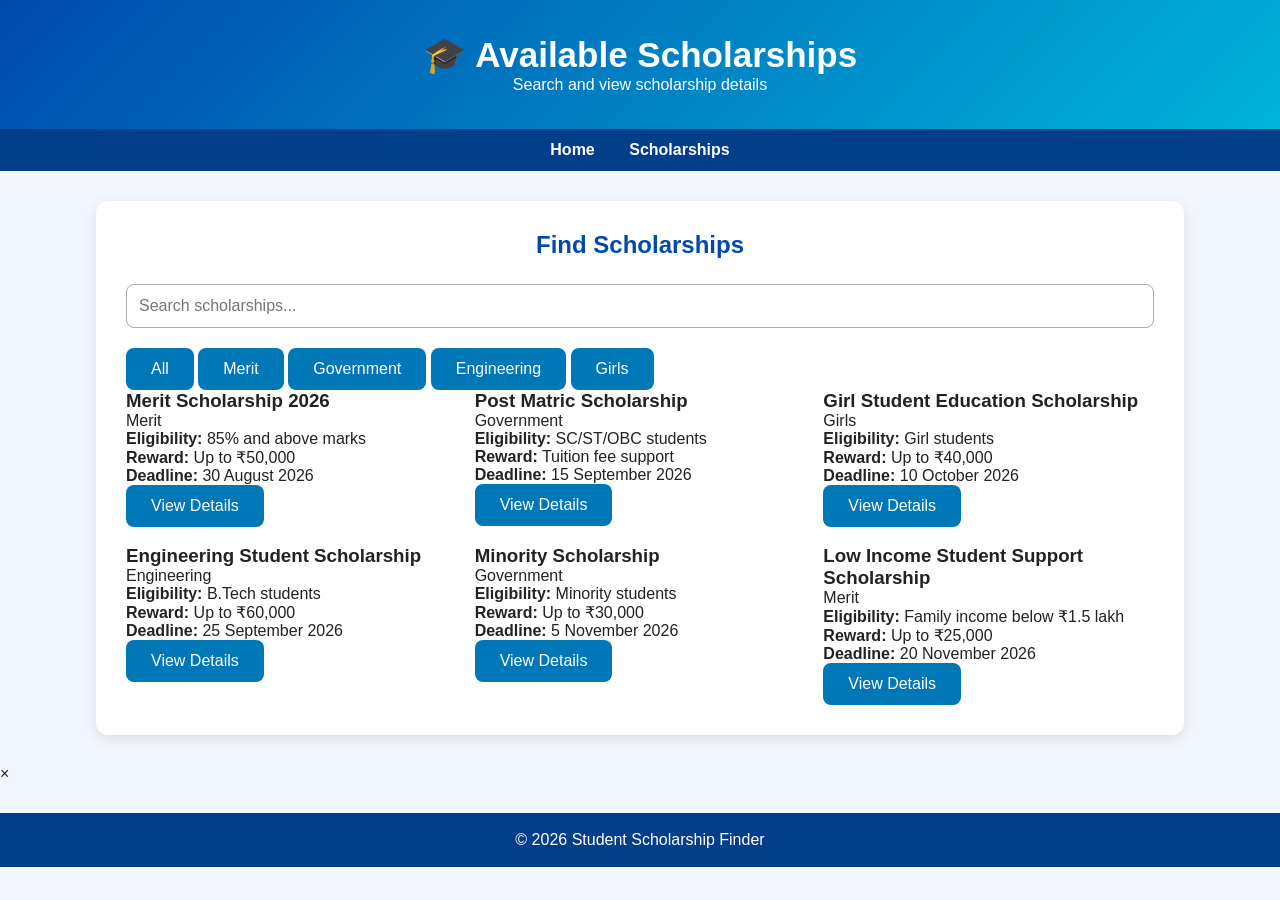
==== scholarships.html @ 224fa9ba "Create scholarships.html" ====
<!DOCTYPE html>
<html>
<head>
    <title>Available Scholarships</title>
    <link rel="stylesheet" href="style.css">
</head>
<body>

<header class="main-header">
    <h1>🎓 Available Scholarships</h1>
    <p>Search and view scholarship details</p>
</header>

<nav>
    <a href="index.html">Home</a>
    <a href="scholarships.html">Scholarships</a>
</nav>

<section class="box">
    <h2>Find Scholarships</h2>

    <div class="search-area">
        <input type="text" id="searchBox" placeholder="Search scholarships..." onkeyup="searchScholarship()">
    </div>

    <div class="filter-buttons">
        <button onclick="filterScholarships('all')">All</button>
        <button onclick="filterScholarships('Merit')">Merit</button>
        <button onclick="filterScholarships('Government')">Government</button>
        <button onclick="filterScholarships('Engineering')">Engineering</button>
        <button onclick="filterScholarships('Girls')">Girls</button>
    </div>

    <div class="scholarship-container">

        <div class="scholar-card" data-category="Merit">
            <h3>Merit Scholarship 2026</h3>
            <span class="tag">Merit</span>
            <p><b>Eligibility:</b> 85% and above marks</p>
            <p><b>Reward:</b> Up to ₹50,000</p>
            <p><b>Deadline:</b> 30 August 2026</p>
            <button onclick="showDetails('Merit Scholarship 2026')">View Details</button>
        </div>

        <div class="scholar-card" data-category="Government">
            <h3>Post Matric Scholarship</h3>
            <span class="tag">Government</span>
            <p><b>Eligibility:</b> SC/ST/OBC students</p>
            <p><b>Reward:</b> Tuition fee support</p>
            <p><b>Deadline:</b> 15 September 2026</p>
            <button onclick="showDetails('Post Matric Scholarship')">View Details</button>
        </div>

        <div class="scholar-card" data-category="Girls">
            <h3>Girl Student Education Scholarship</h3>
            <span class="tag">Girls</span>
            <p><b>Eligibility:</b> Girl students</p>
            <p><b>Reward:</b> Up to ₹40,000</p>
            <p><b>Deadline:</b> 10 October 2026</p>
            <button onclick="showDetails('Girl Student Education Scholarship')">View Details</button>
        </div>

        <div class="scholar-card" data-category="Engineering">
            <h3>Engineering Student Scholarship</h3>
            <span class="tag">Engineering</span>
            <p><b>Eligibility:</b> B.Tech students</p>
            <p><b>Reward:</b> Up to ₹60,000</p>
            <p><b>Deadline:</b> 25 September 2026</p>
            <button onclick="showDetails('Engineering Student Scholarship')">View Details</button>
        </div>

        <div class="scholar-card" data-category="Government">
            <h3>Minority Scholarship</h3>
            <span class="tag">Government</span>
            <p><b>Eligibility:</b> Minority students</p>
            <p><b>Reward:</b> Up to ₹30,000</p>
            <p><b>Deadline:</b> 5 November 2026</p>
            <button onclick="showDetails('Minority Scholarship')">View Details</button>
        </div>

        <div class="scholar-card" data-category="Merit">
            <h3>Low Income Student Support Scholarship</h3>
            <span class="tag">Merit</span>
            <p><b>Eligibility:</b> Family income below ₹1.5 lakh</p>
            <p><b>Reward:</b> Up to ₹25,000</p>
            <p><b>Deadline:</b> 20 November 2026</p>
            <button onclick="showDetails('Low Income Student Support Scholarship')">View Details</button>
        </div>

    </div>
</section>

<div id="detailsModal" class="modal">
    <div class="modal-content">
        <span onclick="closeModal()" class="close">&times;</span>
        <div id="modalData"></div>
    </div>
</div>

<footer>
    <p>© 2026 Student Scholarship Finder</p>
</footer>

<script src="script.js"></script>
</body>
</html>
---- style.css ----
* {
    margin: 0;
    padding: 0;
    box-sizing: border-box;
    font-family: Arial, sans-serif;
}

body {
    background: #f2f6ff;
    color: #222;
}

header {
    background: linear-gradient(135deg, #004aad, #00b4d8);
    color: white;
    text-align: center;
    padding: 35px;
}

header h1 {
    font-size: 35px;
}

nav {
    background: #023e8a;
    text-align: center;
    padding: 12px;
}

nav a {
    color: white;
    text-decoration: none;
    margin: 15px;
    font-weight: bold;
}

nav a:hover {
    color: #ffd60a;
}

.hero {
    text-align: center;
    padding: 60px 20px;
    background: white;
}

.hero h2 {
    font-size: 32px;
    color: #004aad;
}

.hero p {
    margin: 20px auto;
    max-width: 700px;
    font-size: 18px;
}

button {
    background: #0077b6;
    color: white;
    border: none;
    padding: 12px 25px;
    border-radius: 8px;
    cursor: pointer;
    font-size: 16px;
}

button:hover {
    background: #023e8a;
}

.box {
    background: white;
    margin: 30px auto;
    padding: 30px;
    width: 85%;
    border-radius: 12px;
    box-shadow: 0 4px 15px rgba(0,0,0,0.1);
}

.box h2 {
    text-align: center;
    color: #004aad;
    margin-bottom: 25px;
}

form {
    display: grid;
    gap: 15px;
}

input, select {
    padding: 12px;
    border: 1px solid #aaa;
    border-radius: 8px;
    font-size: 16px;
}

#result {
    margin-top: 20px;
    padding: 15px;
    border-radius: 10px;
    font-size: 17px;
}

.success {
    background: #d8f3dc;
    color: #1b4332;
}

.warning {
    background: #fff3cd;
    color: #856404;
}

#searchBox {
    width: 100%;
    margin-bottom: 20px;
}

.scholarship-container {
    display: grid;
    grid-template-columns: repeat(auto-fit, minmax(250px, 1fr));
    gap: 18px;
}

.card {
    background: #eaf4ff;
    padding: 20px;
    border-left: 6px solid #0077b6;
    border-radius: 10px;
    transition: 0.3s;
}

.card:hover {
    transform: scale(1.03);
    background: #dbeeff;
}

.card h3 {
    color: #023e8a;
    margin-bottom: 10px;
}

.checklist {
    list-style: none;
    font-size: 18px;
}

.checklist li {
    background: #f1f8ff;
    margin: 10px;
    padding: 12px;
    border-radius: 8px;
}

footer {
    background: #023e8a;
    color: white;
    text-align: center;
    padding: 18px;
    margin-top: 30px;
}

@media(max-width: 600px) {
    header h1 {
        font-size: 25px;
    }

    nav a {
        display: block;
        margin: 10px;
    }

    .box {
        width: 95%;
    }
}

.view-link{
    text-decoration:none;
    color:#0077b6;
    font-weight:bold;
}

.view-link:hover{
    color:#023e8a;
    text-decoration:underline;
}
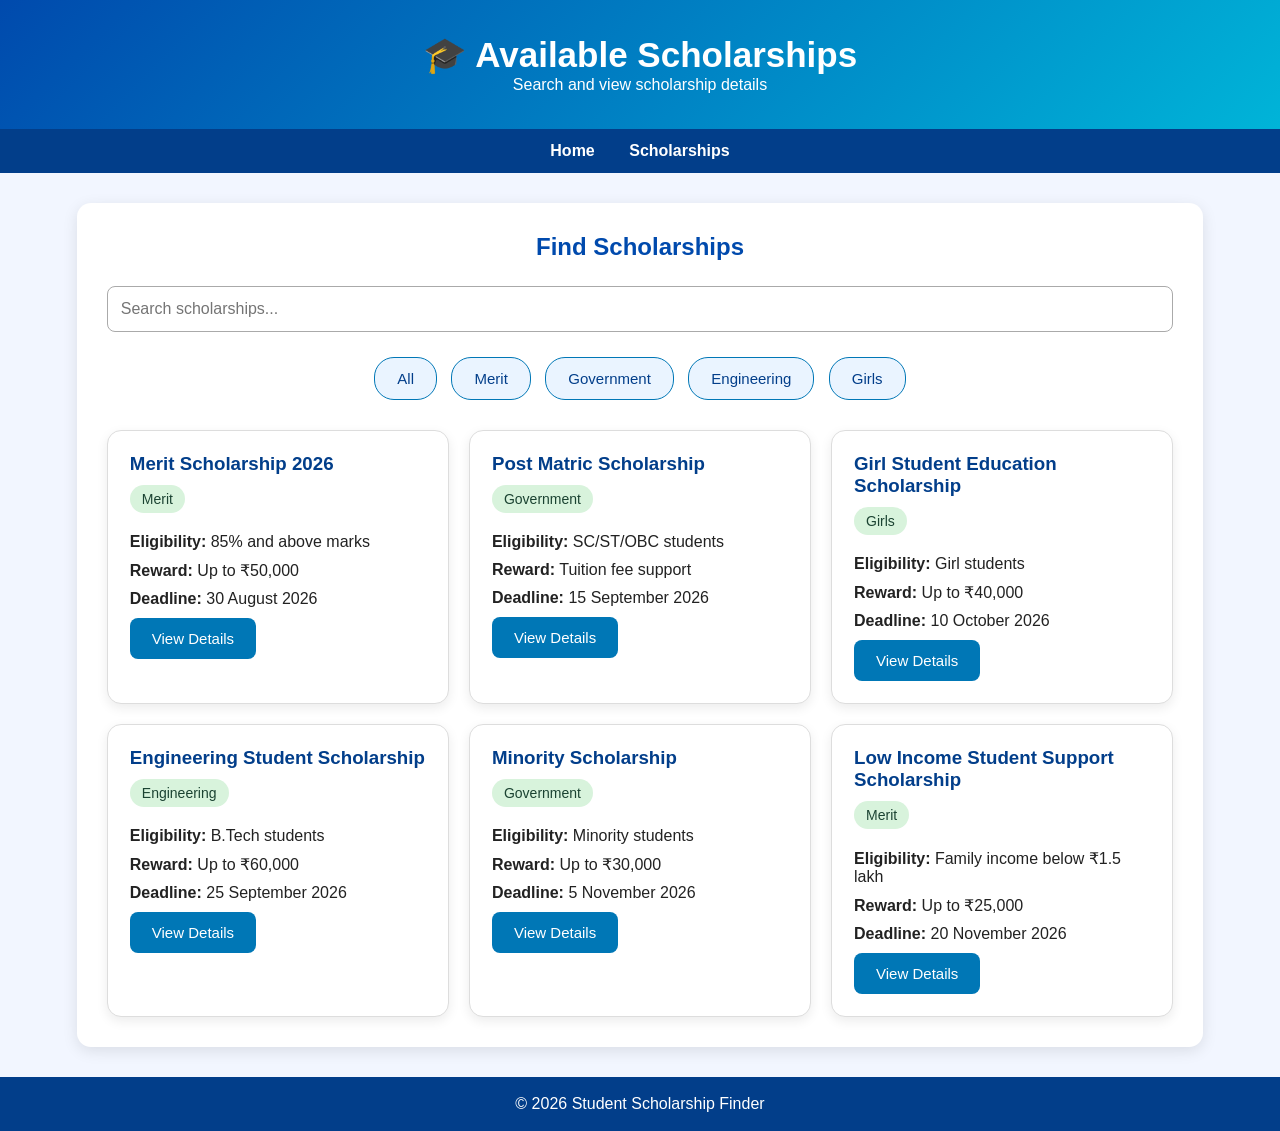
==== commit cd3cba30: "Update scholarships.html" ====
--- a/scholarships.html
+++ b/scholarships.html
@@ -90,10 +90,36 @@
     </div>
 </section>
 
-<div id="detailsModal" class="modal">
+<div id="applyModal" class="modal">
     <div class="modal-content">
-        <span onclick="closeModal()" class="close">&times;</span>
-        <div id="modalData"></div>
+        <span onclick="closeApplyModal()" class="close">&times;</span>
+
+        <h2>Scholarship Application Form</h2>
+
+        <form id="applicationForm">
+            <input type="hidden" id="applyScholarshipName">
+
+            <input type="text" id="studentName" placeholder="Student Name" required>
+            <input type="email" id="studentEmail" placeholder="Email Address" required>
+            <input type="text" id="studentPhone" placeholder="Phone Number" required>
+            <input type="text" id="studentCourse" placeholder="Course" required>
+            <input type="number" id="studentMarks" placeholder="Marks Percentage" required>
+            <input type="number" id="studentIncome" placeholder="Family Income" required>
+
+            <select id="studentCategory" required>
+                <option value="">Select Category</option>
+                <option>General</option>
+                <option>OBC</option>
+                <option>SC</option>
+                <option>ST</option>
+            </select>
+
+            <textarea id="studentAddress" placeholder="Address" required></textarea>
+
+            <button type="submit">Submit Application</button>
+        </form>
+
+        <div id="applyResult"></div>
     </div>
 </div>
 
--- a/style.css
+++ b/style.css
@@ -2,29 +2,29 @@
     margin: 0;
     padding: 0;
     box-sizing: border-box;
+}
+
+body {
     font-family: Arial, sans-serif;
-}
-
-body {
     background: #f2f6ff;
     color: #222;
 }
 
-header {
+.main-header {
     background: linear-gradient(135deg, #004aad, #00b4d8);
     color: white;
     text-align: center;
-    padding: 35px;
-}
-
-header h1 {
+    padding: 35px 20px;
+}
+
+.main-header h1 {
     font-size: 35px;
 }
 
 nav {
     background: #023e8a;
     text-align: center;
-    padding: 12px;
+    padding: 13px;
 }
 
 nav a {
@@ -39,42 +39,46 @@
 }
 
 .hero {
-    text-align: center;
-    padding: 60px 20px;
     background: white;
+    text-align: center;
+    padding: 70px 20px;
 }
 
 .hero h2 {
-    font-size: 32px;
     color: #004aad;
+    font-size: 34px;
 }
 
 .hero p {
+    font-size: 18px;
     margin: 20px auto;
     max-width: 700px;
-    font-size: 18px;
-}
-
+}
+
+.hero-btn,
 button {
     background: #0077b6;
     color: white;
     border: none;
-    padding: 12px 25px;
+    padding: 12px 22px;
     border-radius: 8px;
     cursor: pointer;
-    font-size: 16px;
-}
-
+    text-decoration: none;
+    display: inline-block;
+    font-size: 15px;
+}
+
+.hero-btn:hover,
 button:hover {
     background: #023e8a;
 }
 
 .box {
     background: white;
+    width: 88%;
     margin: 30px auto;
     padding: 30px;
-    width: 85%;
-    border-radius: 12px;
+    border-radius: 14px;
     box-shadow: 0 4px 15px rgba(0,0,0,0.1);
 }
 
@@ -89,8 +93,9 @@
     gap: 15px;
 }
 
-input, select {
-    padding: 12px;
+input,
+select {
+    padding: 13px;
     border: 1px solid #aaa;
     border-radius: 8px;
     font-size: 16px;
@@ -100,7 +105,6 @@
     margin-top: 20px;
     padding: 15px;
     border-radius: 10px;
-    font-size: 17px;
 }
 
 .success {
@@ -111,35 +115,6 @@
 .warning {
     background: #fff3cd;
     color: #856404;
-}
-
-#searchBox {
-    width: 100%;
-    margin-bottom: 20px;
-}
-
-.scholarship-container {
-    display: grid;
-    grid-template-columns: repeat(auto-fit, minmax(250px, 1fr));
-    gap: 18px;
-}
-
-.card {
-    background: #eaf4ff;
-    padding: 20px;
-    border-left: 6px solid #0077b6;
-    border-radius: 10px;
-    transition: 0.3s;
-}
-
-.card:hover {
-    transform: scale(1.03);
-    background: #dbeeff;
-}
-
-.card h3 {
-    color: #023e8a;
-    margin-bottom: 10px;
 }
 
 .checklist {
@@ -154,6 +129,121 @@
     border-radius: 8px;
 }
 
+.search-area {
+    margin-bottom: 20px;
+}
+
+.search-area input {
+    width: 100%;
+}
+
+.filter-buttons {
+    text-align: center;
+    margin-bottom: 25px;
+}
+
+.filter-buttons button {
+    margin: 5px;
+    border-radius: 20px;
+    background: #eaf4ff;
+    color: #023e8a;
+    border: 1px solid #0077b6;
+}
+
+.filter-buttons button:hover {
+    background: #0077b6;
+    color: white;
+}
+
+.scholarship-container {
+    display: grid;
+    grid-template-columns: repeat(auto-fit, minmax(280px, 1fr));
+    gap: 20px;
+}
+
+.scholar-card {
+    background: #ffffff;
+    padding: 22px;
+    border-radius: 14px;
+    border: 1px solid #ddd;
+    box-shadow: 0 4px 12px rgba(0,0,0,0.08);
+    transition: 0.3s;
+}
+
+.scholar-card:hover {
+    transform: translateY(-6px);
+}
+
+.scholar-card h3 {
+    color: #023e8a;
+    margin-bottom: 10px;
+}
+
+.scholar-card p {
+    margin: 10px 0;
+}
+
+.tag {
+    display: inline-block;
+    background: #d8f3dc;
+    color: #1b4332;
+    padding: 6px 12px;
+    border-radius: 20px;
+    font-size: 14px;
+    margin-bottom: 10px;
+}
+
+.modal {
+    display: none;
+    position: fixed;
+    z-index: 1000;
+    padding-top: 70px;
+    left: 0;
+    top: 0;
+    width: 100%;
+    height: 100%;
+    overflow: auto;
+    background: rgba(0,0,0,0.6);
+}
+
+.modal-content {
+    background: white;
+    margin: auto;
+    padding: 30px;
+    width: 80%;
+    max-width: 700px;
+    border-radius: 14px;
+    position: relative;
+}
+
+.close {
+    position: absolute;
+    right: 20px;
+    top: 12px;
+    font-size: 30px;
+    cursor: pointer;
+    color: red;
+}
+
+.modal-content h2 {
+    color: #004aad;
+    margin-bottom: 15px;
+}
+
+.modal-content ul {
+    margin-left: 25px;
+    margin-bottom: 15px;
+}
+
+.apply-btn {
+    background: #2d6a4f;
+    margin-top: 10px;
+}
+
+.apply-btn:hover {
+    background: #1b4332;
+}
+
 footer {
     background: #023e8a;
     color: white;
@@ -163,7 +253,7 @@
 }
 
 @media(max-width: 600px) {
-    header h1 {
+    .main-header h1 {
         font-size: 25px;
     }
 
@@ -175,15 +265,8 @@
     .box {
         width: 95%;
     }
-}
-
-.view-link{
-    text-decoration:none;
-    color:#0077b6;
-    font-weight:bold;
-}
-
-.view-link:hover{
-    color:#023e8a;
-    text-decoration:underline;
-}
+
+    .modal-content {
+        width: 92%;
+    }
+}
